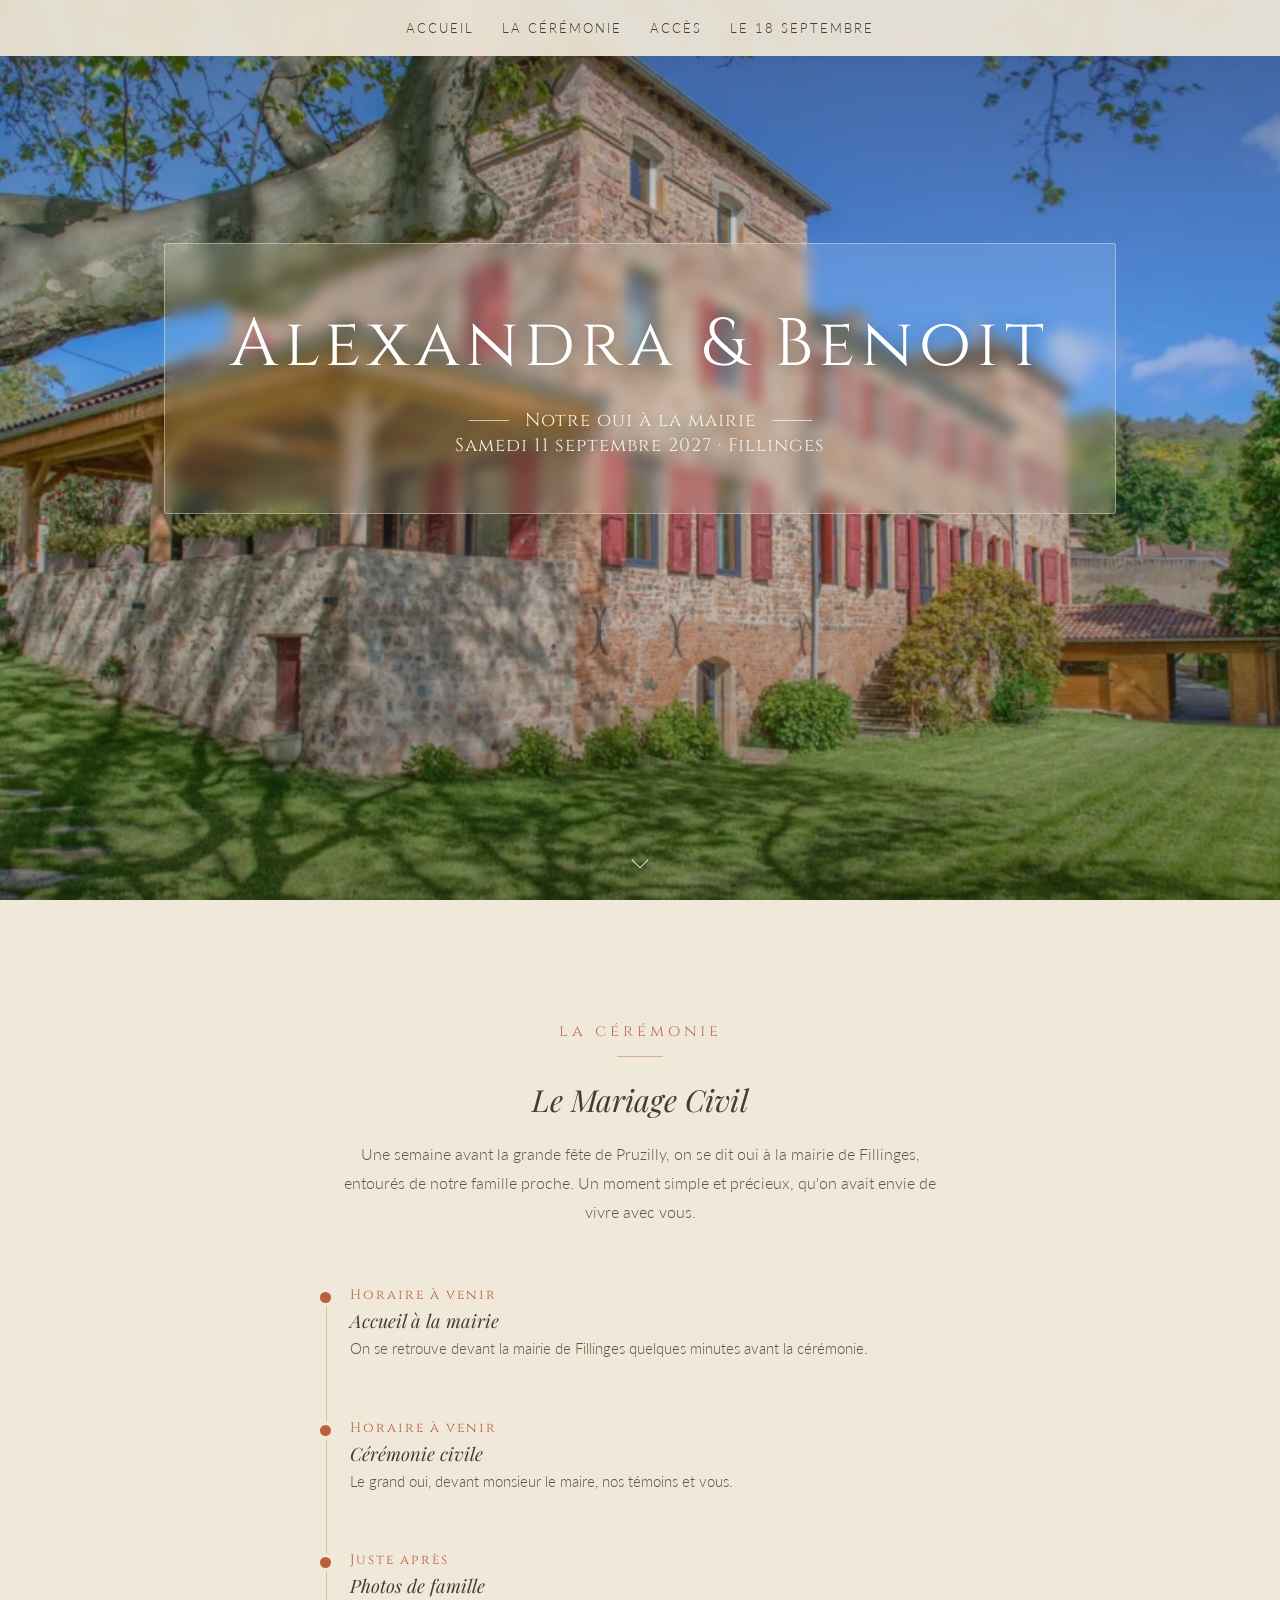
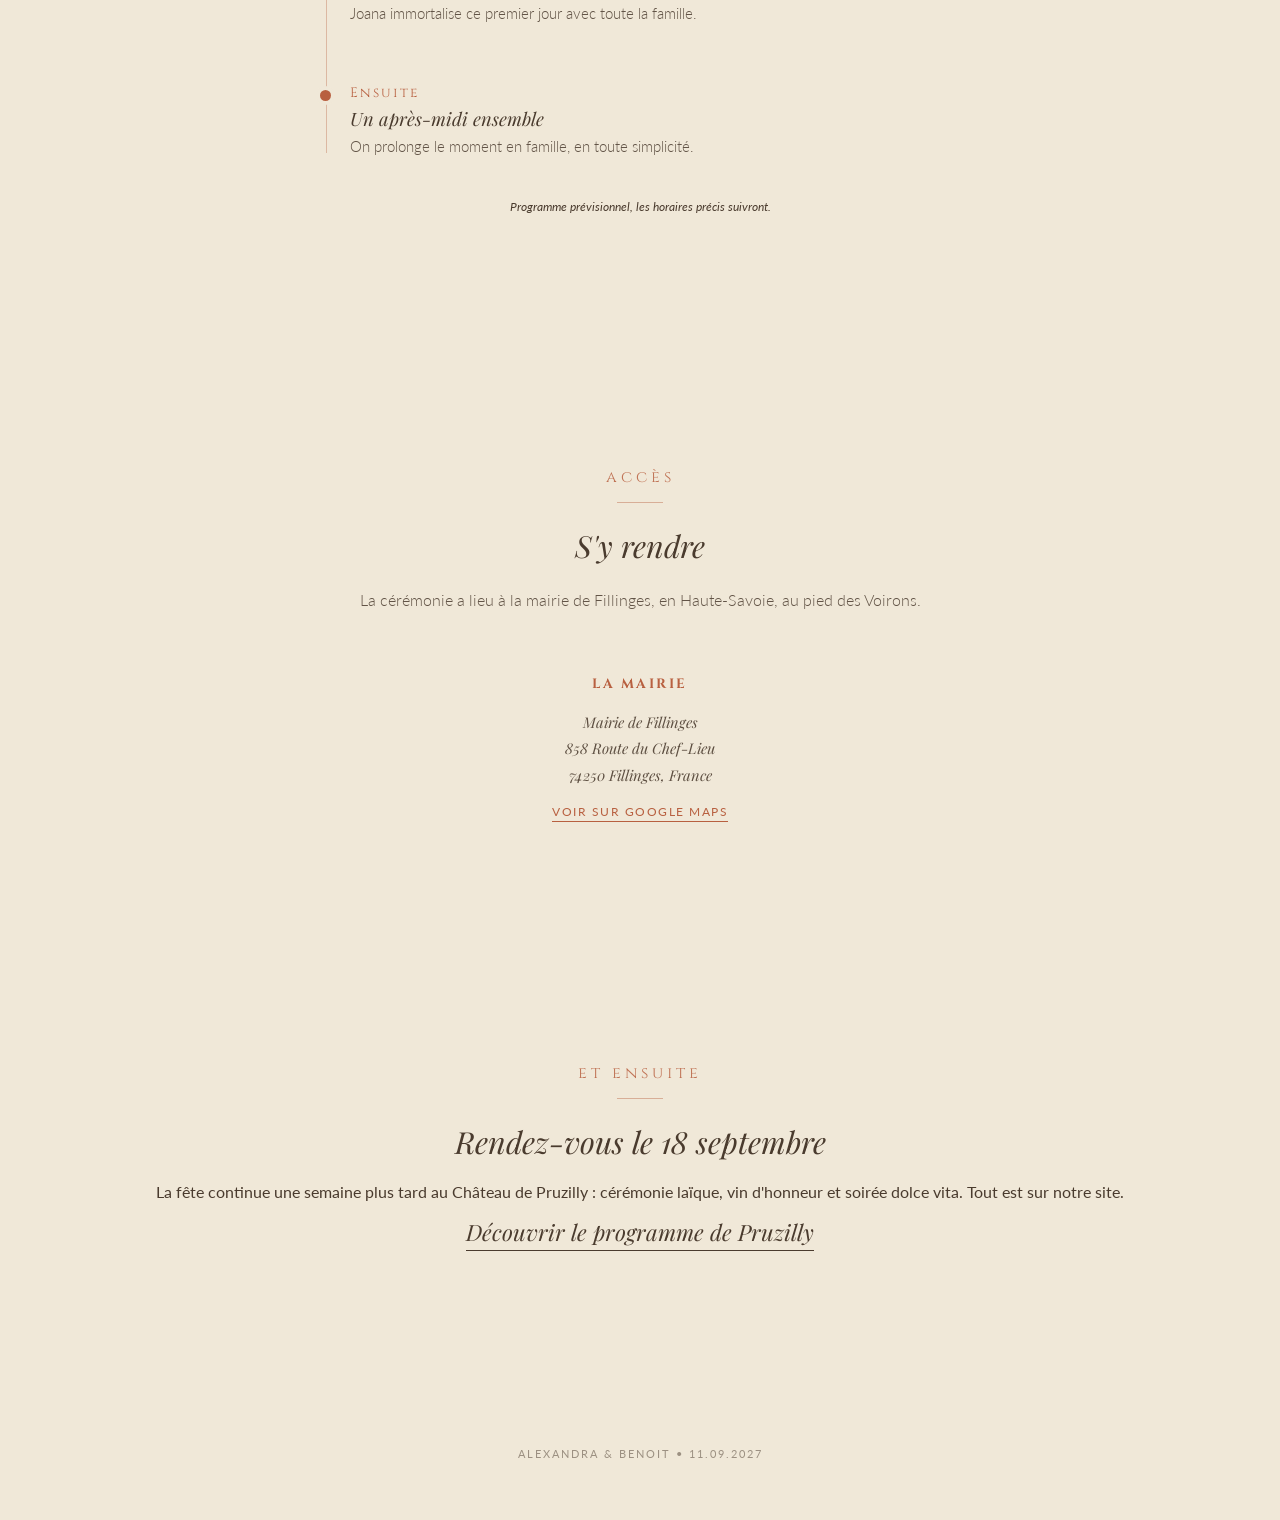
==== mairie.html @ 2687aeab "Add files via upload" ====
<!DOCTYPE html>
<html lang="fr">
<head>
    <meta charset="UTF-8">
    <meta name="viewport" content="width=device-width, initial-scale=1.0">
    <title>Alexandra & Benoit | Mariage civil</title>
    <meta name="description" content="Le mariage civil d'Alexandra & Benoit, le 11 septembre 2027 à Fillinges.">
    <!-- Page réservée à la famille proche, accessible par QR code : pas d'indexation -->
    <meta name="robots" content="noindex, nofollow">
    <link href="https://fonts.googleapis.com/css2?family=Cinzel&family=Playfair+Display:ital,wght@0,400;1,400&family=Lato:wght@300;400&display=swap" rel="stylesheet">
    <link rel="stylesheet" href="style.css">
</head>
<body>

    <!-- NAVIGATION -->
    <nav id="navbar">
        <a href="#accueil">Accueil</a>
        <a href="#ceremonie">La cérémonie</a>
        <a href="#acces">Accès</a>
        <a href="#pruzilly">Le 18 septembre</a>
    </nav>

    <!-- ACCUEIL -->
    <section id="accueil" class="hero hero--mairie">
        <div class="hero-overlay"></div>
        <div class="hero-content">
            <h1>Alexandra &amp; Benoit</h1>
            <div class="hero-rule">
                <span></span>
                <p>Notre oui à la mairie</p>
                <span></span>
            </div>
            <p class="hero-date">Samedi 11 septembre 2027 · Fillinges</p>
        </div>
        <a href="#ceremonie" class="scroll-cue" aria-label="Défiler vers le bas"><span></span></a>
    </section>

    <!-- LA CÉRÉMONIE -->
    <section id="ceremonie" class="section-container reveal">
        <div class="section-title">la cérémonie</div>
        <h3 class="section-heading">Le Mariage Civil</h3>
        <p class="section-intro">
            Une semaine avant la grande fête de Pruzilly, on se dit oui à la mairie de Fillinges,
            entourés de notre famille proche. Un moment simple et précieux, qu'on avait envie de vivre avec vous.
        </p>

        <!-- ⚠️ Horaires à compléter quand la mairie les aura fixés -->
        <div class="programme-timeline">
            <div class="programme-item reveal">
                <span class="programme-time">Horaire à venir</span>
                <p class="programme-label">Accueil à la mairie</p>
                <p class="programme-desc">On se retrouve devant la mairie de Fillinges quelques minutes avant la cérémonie.</p>
            </div>
            <div class="programme-item reveal">
                <span class="programme-time">Horaire à venir</span>
                <p class="programme-label">Cérémonie civile</p>
                <p class="programme-desc">Le grand oui, devant monsieur le maire, nos témoins et vous.</p>
            </div>
            <div class="programme-item reveal">
                <span class="programme-time">Juste après</span>
                <p class="programme-label">Photos de famille</p>
                <p class="programme-desc">Joana immortalise ce premier jour avec toute la famille.</p>
            </div>
            <div class="programme-item reveal">
                <span class="programme-time">Ensuite</span>
                <p class="programme-label">Un après-midi ensemble</p>
                <p class="programme-desc">On prolonge le moment en famille, en toute simplicité.</p>
            </div>
        </div>

        <p class="programme-note reveal">Programme prévisionnel, les horaires précis suivront.</p>
    </section>

    <!-- ACCÈS -->
    <section id="acces" class="section-container reveal">
        <div class="section-title">accès</div>
        <h3 class="section-heading">S'y rendre</h3>
        <p class="section-intro">
            La cérémonie a lieu à la mairie de Fillinges, en Haute-Savoie, au pied des Voirons.
        </p>

        <div class="acces-block reveal">
            <h4>La mairie</h4>
            <p class="acces-address">Mairie de Fillinges<br>858 Route du Chef-Lieu<br>74250 Fillinges, France</p>
            <a class="link-maps reveal" href="https://www.google.com/maps/search/?api=1&query=Mairie+de+Fillinges%2C+858+Route+du+Chef-Lieu%2C+74250+Fillinges" target="_blank" rel="noopener">Voir sur Google Maps</a>
        </div>
    </section>

    <!-- LE 18 SEPTEMBRE -->
    <section id="pruzilly" class="section-container reveal">
        <div class="section-title">et ensuite</div>
        <div class="lien-pruzilly">
            <h3 class="section-heading">Rendez-vous le 18 septembre</h3>
            <p>
                La fête continue une semaine plus tard au Château de Pruzilly :
                cérémonie laïque, vin d'honneur et soirée dolce vita. Tout est sur notre site.
            </p>
            <a href="index.html" class="link-form">Découvrir le programme de Pruzilly</a>
        </div>
    </section>

    <!-- FOOTER -->
    <footer>
        Alexandra &amp; Benoit • 11.09.2027
    </footer>

    <script src="main.js"></script>
</body>
</html>
---- style.css ----
/* ============================================================
   ALEXANDRA & BENOIT — MARIAGE
   style.css — Campagne Toscane / Dolce Vita
   ============================================================ */

/* ── Variables — palette officielle du mariage ─────────────── */
:root {
    --creme:         #F0E8D8;
    --beige-carte:   #F1E9DB;
    --olive:         #8A9A7A;
    --olive-dark:    #707C63;
    --terracotta:    #B86040;
    --nude:          #C8A890;
    --bleu-ardoise:  #5F7885;
    --bleu-gris:     #A7BAC7;
    --bleu-givre:    #C9DCE8;
    --rose-poudre:   #EEC4C9;
    --dore-sable:    #D4B896;
    --brun-texte:    #4A3B2E;
    --or-fin:        rgba(184, 96, 64, 0.35);
}

/* ── Reset / Base ───────────────────────────────────────────── */
* { box-sizing: border-box; }

html { scroll-behavior: smooth; }

body {
    margin: 0;
    font-family: 'Lato', sans-serif;
    color: var(--brun-texte);
    background-color: var(--creme);
    -webkit-font-smoothing: antialiased;
}

img { max-width: 100%; display: block; }

/* ── NAVIGATION ─────────────────────────────────────────────── */
nav {
    position: fixed;
    top: 0;
    left: 0;
    width: 100%;
    background: rgba(240, 232, 216, 0.93);
    backdrop-filter: blur(6px);
    padding: 20px 16px;
    text-align: center;
    z-index: 1000;
    transition: transform 0.4s ease-in-out, box-shadow 0.3s ease;
    transform: translateY(0);
    box-shadow: 0 2px 12px rgba(74, 59, 46, 0.06);
    display: flex;
    flex-wrap: wrap;
    justify-content: center;
    row-gap: 8px;
}

nav.nav-hidden { transform: translateY(-100%); }

nav a {
    text-decoration: none;
    color: var(--brun-texte);
    text-transform: uppercase;
    font-size: 0.8rem;
    margin: 0 14px;
    letter-spacing: 2px;
    font-weight: 300;
    font-family: 'Lato', sans-serif;
    transition: all 0.3s ease;
    white-space: nowrap;
}

nav a:hover {
    color: var(--terracotta);
    letter-spacing: 3px;
    opacity: 0.85;
}

/* ── HERO / ACCUEIL ─────────────────────────────────────────── */
.hero {
    position: relative;
    height: 100vh;
    min-height: 560px;
    background-image: url('pictures/pruzilly.png');
    background-size: cover;
    background-position: center bottom;
    background-repeat: no-repeat;
    display: flex;
    flex-direction: column;
    justify-content: center;
    align-items: center;
    text-align: center;
    overflow: hidden;
}

/* Voile léger sur la photo : elle reste bien visible mais adoucie */
.hero-overlay {
    position: absolute;
    inset: 0;
    background: linear-gradient(
        180deg,
        rgba(35, 26, 18, 0.40) 0%,
        rgba(35, 26, 18, 0.12) 42%,
        rgba(35, 26, 18, 0.45) 100%
    );
    z-index: 1;
}

/* Encadré "verre dépoli" qui fait ressortir le texte sans cacher la photo */
.hero-content {
    position: relative;
    z-index: 2;
    background: rgba(240, 232, 216, 0.16);
    backdrop-filter: blur(7px) saturate(115%);
    -webkit-backdrop-filter: blur(7px) saturate(115%);
    border: 1px solid rgba(240, 232, 216, 0.45);
    padding: 55px 65px;
    border-radius: 3px;
    transform: translateY(-8vh);
    animation: fadeInUp 1.1s ease both;
}

.hero-content h1 {
    font-family: 'Cinzel', serif;
    font-size: clamp(2.2rem, 8vw, 4.2rem);
    margin: 0;
    letter-spacing: 6px;
    color: #fff;
    text-shadow: 0 2px 18px rgba(0,0,0,0.35);
    font-weight: 400;
}

.hero-rule {
    display: flex;
    align-items: center;
    justify-content: center;
    gap: 16px;
    margin-top: 18px;
}

.hero-rule span {
    display: inline-block;
    width: 40px;
    height: 1px;
    background: rgba(255,255,255,0.65);
}

.hero-content p {
    font-family: 'Cinzel', serif;
    font-size: 1.15rem;
    color: #f6f1e6;
    margin: 0;
    letter-spacing: 1px;
    text-shadow: 0 1px 10px rgba(0,0,0,0.3);
}

@keyframes fadeInUp {
    from { opacity: 0; transform: translateY(-2vh); }
    to   { opacity: 1; transform: translateY(-8vh); }
}

/* Compte à rebours avant le mariage — grand format, même typo que les prénoms */
.countdown {
    display: flex;
    align-items: baseline;
    justify-content: center;
    gap: clamp(10px, 2.5vw, 34px);
    margin-top: 34px;
    flex-wrap: nowrap;
}

.countdown-item {
    display: flex;
    flex-direction: column;
    align-items: center;
    min-width: 0;
}

.countdown-number {
    font-family: 'Cinzel', serif;
    font-weight: 400;
    font-size: clamp(1.6rem, 6.5vw, 4.6rem);
    letter-spacing: 2px;
    color: #fff;
    text-shadow: 0 2px 18px rgba(0,0,0,0.35);
    line-height: 1;
    font-variant-numeric: tabular-nums;
    white-space: nowrap;
}

.countdown-label {
    font-family: 'Cinzel', serif;
    font-size: clamp(0.5rem, 1.3vw, 0.8rem);
    letter-spacing: 3px;
    text-transform: uppercase;
    color: #f6f1e6;
    opacity: 0.85;
    margin-top: 10px;
    white-space: nowrap;
}

.countdown-sep {
    font-family: 'Cinzel', serif;
    font-size: clamp(1.3rem, 5.5vw, 3.6rem);
    color: rgba(255,255,255,0.5);
    line-height: 1;
    align-self: flex-start;
}

.countdown-ended {
    font-family: 'Playfair Display', serif;
    font-style: italic;
    font-size: 1.15rem;
    color: #fff;
    margin: 30px 0 0;
    text-shadow: 0 1px 10px rgba(0,0,0,0.3);
}

/* Indicateur de scroll */
.scroll-cue {
    position: absolute;
    bottom: 34px;
    left: 50%;
    transform: translateX(-50%);
    z-index: 2;
}

.scroll-cue span {
    display: block;
    width: 12px;
    height: 12px;
    border-right: 1px solid rgba(255,255,255,0.85);
    border-bottom: 1px solid rgba(255,255,255,0.85);
    transform: rotate(45deg);
    animation: bounceDown 2s infinite;
}

@keyframes bounceDown {
    0%, 100% { transform: rotate(45deg) translate(0,0); opacity: 0.6; }
    50%      { transform: rotate(45deg) translate(6px,6px); opacity: 1; }
}

/* ── SECTIONS GÉNÉRIQUES ────────────────────────────────────── */
.section-container {
    padding: 120px 20px;
    text-align: center;
    max-width: 1100px;
    margin: auto;
}

.section-title {
    font-family: 'Cinzel', serif;
    margin-bottom: 22px;
    font-size: 1rem;
    letter-spacing: 4px;
    text-transform: lowercase;
    color: var(--terracotta);
    opacity: 0.85;
}

.section-title::after {
    content: '';
    display: block;
    width: 46px;
    height: 1px;
    background: var(--terracotta);
    opacity: 0.5;
    margin: 14px auto 0;
}

.section-heading {
    font-family: 'Playfair Display', serif;
    font-weight: 400;
    font-style: italic;
    font-size: 1.9rem;
    margin: 0 0 20px;
    color: var(--brun-texte);
}

.section-intro {
    max-width: 600px;
    margin: 0 auto 60px;
    font-weight: 300;
    line-height: 1.8;
    color: var(--brun-texte);
    opacity: 0.85;
}

/* ── ESPRIT DU MARIAGE ──────────────────────────────────────── */
.esprit-section {
    width: 95%;
    max-width: 1200px;
    margin: 0 auto;
    text-align: center;
}

/* Moodboards */
.moodboard-gallery {
    display: grid;
    grid-template-columns: 1fr 1fr;
    gap: 28px;
    margin-bottom: 60px;
}

.moodboard-item {
    position: relative;
    margin: 0;
    overflow: hidden;
    border-radius: 4px;
    height: 420px;
    box-shadow: 0 12px 30px rgba(74, 59, 46, 0.15);
    border: 1px solid rgba(184, 96, 64, 0.15);
}

.moodboard-item img {
    width: 100%;
    height: 100%;
    object-fit: cover;
    transition: transform 0.6s ease;
}

.moodboard-item:hover img { transform: scale(1.05); }

.moodboard-item figcaption {
    position: absolute;
    bottom: 0; left: 0; right: 0;
    padding: 16px 14px;
    background: linear-gradient(180deg, rgba(35,26,18,0) 0%, rgba(35,26,18,0.55) 100%);
    color: #fff;
    font-family: 'Cinzel', serif;
    font-size: 0.82rem;
    letter-spacing: 2.5px;
    text-transform: uppercase;
}

/* Avertissement (déplacé dans le bloc couleurs) */
.esprit-warning {
    font-style: italic;
    font-family: 'Playfair Display', serif;
    margin: 50px auto 0;
    max-width: 560px;
    font-size: 1.05em;
    color: var(--olive-dark);
}

/* Duo paysage toscan */
.esprit-duo-paysage {
    display: grid;
    grid-template-columns: 1fr 1fr;
    gap: 20px;
}

.paysage-item {
    position: relative;
    overflow: hidden;
    border-radius: 4px;
    height: 300px;
    box-shadow: 0 10px 24px rgba(74, 59, 46, 0.14);
}

.paysage-item img {
    width: 100%;
    height: 100%;
    object-fit: cover;
    transition: transform 0.6s ease;
}

.paysage-item:hover img { transform: scale(1.05); }

.paysage-item .paysage-label {
    position: absolute;
    bottom: 0; left: 0; right: 0;
    background: rgba(240, 232, 216, 0.88);
    padding: 12px;
    font-family: 'Lato', sans-serif;
    font-size: 0.75rem;
    letter-spacing: 2px;
    text-transform: uppercase;
    color: var(--brun-texte);
}

/* ── COULEURS AUTORISÉES ────────────────────────────────────── */
.couleurs-grid {
    display: grid;
    grid-template-columns: repeat(4, 1fr);
    gap: 34px 24px;
    max-width: 900px;
    margin: 0 auto;
}

.swatch {
    display: flex;
    flex-direction: column;
    align-items: center;
    gap: 12px;
}

.swatch-color {
    width: 100%;
    aspect-ratio: 4 / 3;
    border-radius: 6px;
    box-shadow: 0 6px 16px rgba(74, 59, 46, 0.18), inset 0 0 0 1px rgba(255,255,255,0.4);
    transition: transform 0.3s ease;
}

.swatch:hover .swatch-color { transform: scale(1.08); }

.swatch-name {
    font-family: 'Lato', sans-serif;
    font-size: 0.75rem;
    letter-spacing: 1px;
    text-transform: uppercase;
    color: var(--brun-texte);
    opacity: 0.8;
}

/* ── PROGRAMME ──────────────────────────────────────────────── */
.programme-timeline {
    max-width: 640px;
    margin: 0 auto;
    text-align: left;
    position: relative;
    padding-left: 30px;
}

.programme-timeline::before {
    content: '';
    position: absolute;
    left: 6px;
    top: 6px;
    bottom: 6px;
    width: 1px;
    background: var(--terracotta);
    opacity: 0.35;
}

.programme-item {
    position: relative;
    padding-bottom: 58px;
}

.programme-item:last-child { padding-bottom: 0; }

.programme-item::before {
    content: '';
    position: absolute;
    left: -30px;
    top: 6px;
    width: 11px;
    height: 11px;
    border-radius: 50%;
    background: var(--terracotta);
    box-shadow: 0 0 0 4px var(--creme);
}

.programme-time {
    font-family: 'Cinzel', serif;
    font-size: 0.85rem;
    letter-spacing: 2px;
    color: var(--terracotta);
    display: block;
    margin-bottom: 4px;
}

.programme-label {
    font-family: 'Playfair Display', serif;
    font-style: italic;
    font-size: 1.15rem;
    margin: 0 0 4px;
}

.programme-desc {
    font-weight: 300;
    opacity: 0.85;
    margin: 0;
    font-size: 0.92rem;
    line-height: 1.6;
}

.programme-note {
    text-align: center;
    font-size: 0.78rem;
    opacity: 0.6;
    margin-top: 40px;
    font-style: italic;
}

/* ── MAÎTRES DE CÉRÉMONIE ───────────────────────────────────── */
.mc-grid {
    display: grid;
    grid-template-columns: 1fr 1fr;
    gap: 30px;
    max-width: 760px;
    margin: 0 auto;
}

.mc-card {
    background-color: var(--beige-carte);
    border: 1px solid rgba(184, 96, 64, 0.12);
    border-radius: 3px;
    padding: 42px 28px;
}

.mc-role {
    font-family: 'Cinzel', serif;
    font-size: 0.72rem;
    letter-spacing: 3px;
    text-transform: uppercase;
    color: var(--terracotta);
    margin-bottom: 14px;
}

.mc-name {
    font-family: 'Playfair Display', serif;
    font-style: italic;
    font-size: 1.3rem;
    margin: 0 0 14px;
}

.mc-contact {
    font-size: 0.85rem;
    font-weight: 300;
    line-height: 2;
    opacity: 0.85;
}

.mc-contact a {
    color: var(--brun-texte);
    text-decoration: none;
    border-bottom: 1px solid rgba(74,59,46,0.3);
}

.mc-contact a:hover { color: var(--terracotta); border-color: var(--terracotta); }

.mc-note {
    text-align: center;
    font-size: 0.85rem;
    opacity: 0.7;
    margin-top: 36px;
    font-style: italic;
}

/* ── ACCÈS & HÉBERGEMENT ────────────────────────────────────── */
.acces-grid {
    display: grid;
    grid-template-columns: 1fr 1fr;
    gap: 40px;
    text-align: left;
    max-width: 900px;
    margin: 0 auto;
}

.acces-block h4 {
    font-family: 'Cinzel', serif;
    font-size: 0.85rem;
    letter-spacing: 2.5px;
    text-transform: uppercase;
    color: var(--terracotta);
    margin: 0 0 16px;
}

.acces-block p {
    font-weight: 300;
    line-height: 1.8;
    font-size: 0.92rem;
    opacity: 0.88;
    margin: 0 0 10px;
}

.acces-block ul {
    margin: 0;
    padding-left: 18px;
}

.acces-block li {
    font-weight: 300;
    line-height: 1.8;
    font-size: 0.92rem;
    opacity: 0.88;
}

.acces-address {
    font-family: 'Playfair Display', serif;
    font-style: italic;
    font-size: 1.05rem;
    margin-bottom: 20px;
}

.link-maps {
    display: inline-block;
    margin-top: 6px;
    font-size: 0.78rem;
    letter-spacing: 1.5px;
    text-transform: uppercase;
    color: var(--terracotta);
    text-decoration: none;
    border-bottom: 1px solid var(--terracotta);
    padding-bottom: 2px;
}

.link-maps:hover { color: var(--olive-dark); border-color: var(--olive-dark); }

/* ── FAQ ────────────────────────────────────────────────────── */
.faq-list {
    max-width: 720px;
    margin: 0 auto;
    text-align: left;
    border-top: 1px solid rgba(74, 59, 46, 0.15);
}

.faq-item {
    border-bottom: 1px solid rgba(74, 59, 46, 0.15);
    width: 100%;
}

.faq-item summary {
    cursor: pointer;
    list-style: none;
    display: flex;
    justify-content: space-between;
    align-items: center;
    gap: 20px;
    width: 100%;
    padding: 24px 2px;
    font-family: 'Lato', sans-serif;
    font-weight: 400;
    font-size: 1.02rem;
    color: var(--brun-texte);
}

.faq-item summary::-webkit-details-marker { display: none; }
.faq-item summary::marker { content: ''; }

.faq-item summary::after {
    content: '›';
    font-family: 'Lato', sans-serif;
    font-size: 1.5rem;
    font-weight: 300;
    color: var(--terracotta);
    flex-shrink: 0;
    line-height: 1;
    transition: transform 0.3s ease;
}

.faq-item[open] summary::after { transform: rotate(90deg); }

.faq-answer {
    margin: 0;
    padding: 0 2px 26px;
    font-weight: 300;
    line-height: 1.8;
    opacity: 0.85;
    font-size: 0.94rem;
}

/* ── LISTE DE MARIAGE ───────────────────────────────────────── */
.card-donation {
    background-color: var(--beige-carte);
    padding: 80px 40px;
    border-radius: 3px;
    border: 1px solid rgba(184, 96, 64, 0.12);
}

.donation-title {
    font-family: 'Cinzel', serif;
    font-weight: 400;
    letter-spacing: 5px;
    margin-bottom: 30px;
    color: var(--terracotta);
    text-transform: uppercase;
    font-size: 1.3rem;
}

.donation-text {
    max-width: 600px;
    margin: 0 auto;
    line-height: 1.9;
    font-weight: 300;
}

.donation-bank {
    font-size: 0.8rem;
    margin-top: 50px;
    line-height: 2.2;
    font-family: 'Lato', sans-serif;
    letter-spacing: 1px;
    opacity: 0.75;
}

.btn-don {
    display: inline-block;
    background-color: var(--terracotta);
    color: white;
    padding: 18px 45px;
    text-decoration: none;
    margin: 30px 0;
    text-transform: uppercase;
    font-size: 0.75rem;
    letter-spacing: 3px;
    transition: all 0.3s ease;
    border-radius: 2px;
}

.btn-don:hover {
    background-color: var(--olive-dark);
    transform: scale(1.02);
    box-shadow: 0 5px 15px rgba(0,0,0,0.12);
}

/* ── PRÉSENCE ───────────────────────────────────────────────── */
.presence-block { padding: 40px 0; }

.presence-text {
    margin-bottom: 40px;
    font-weight: 300;
    max-width: 500px;
    margin-left: auto;
    margin-right: auto;
    line-height: 1.8;
}

.link-form {
    text-decoration: none;
    color: var(--brun-texte);
    font-size: 1.4rem;
    font-family: 'Playfair Display', serif;
    font-style: italic;
    border-bottom: 1px solid var(--brun-texte);
    padding-bottom: 3px;
    transition: color 0.3s ease, border-color 0.3s ease;
}

.link-form:hover {
    color: var(--terracotta);
    border-bottom-color: var(--terracotta);
}

/* ── FOOTER ─────────────────────────────────────────────────── */
footer {
    padding: 80px 20px 60px;
    font-size: 0.7rem;
    letter-spacing: 2px;
    opacity: 0.5;
    text-align: center;
    text-transform: uppercase;
    font-family: 'Lato', sans-serif;
}

/* ── ANIMATIONS AU SCROLL ─────────────────────────────────────
   Amélioration progressive : le contenu est visible par défaut.
   C'est uniquement si le JS charge correctement qu'on ajoute
   la classe .reveal-init (masquage) puis .in-view (réapparition
   douce au scroll). Ainsi, sans JS, tout reste visible. ───── */
.reveal.reveal-init {
    opacity: 0;
    transform: translateY(28px);
}

.reveal {
    transition: opacity 0.8s ease, transform 0.8s ease;
}

.reveal.reveal-init.in-view {
    opacity: 1;
    transform: translateY(0);
}

/* ── RESPONSIVE ─────────────────────────────────────────────── */
@media (max-width: 768px) {
    .moodboard-gallery { grid-template-columns: 1fr; }
    .moodboard-item { height: 320px; }

    .esprit-duo-paysage { grid-template-columns: 1fr; }
    .paysage-item { height: 240px; }

    .couleurs-grid { grid-template-columns: repeat(2, 1fr); gap: 26px 16px; }

    .mc-grid { grid-template-columns: 1fr; }
    .acces-grid { grid-template-columns: 1fr; gap: 32px; }
    .countdown { gap: 8px; }

    .hero-content { padding: 38px 30px; }

    nav a {
        margin: 0 8px;
        font-size: 0.68rem;
        letter-spacing: 1.2px;
    }
}
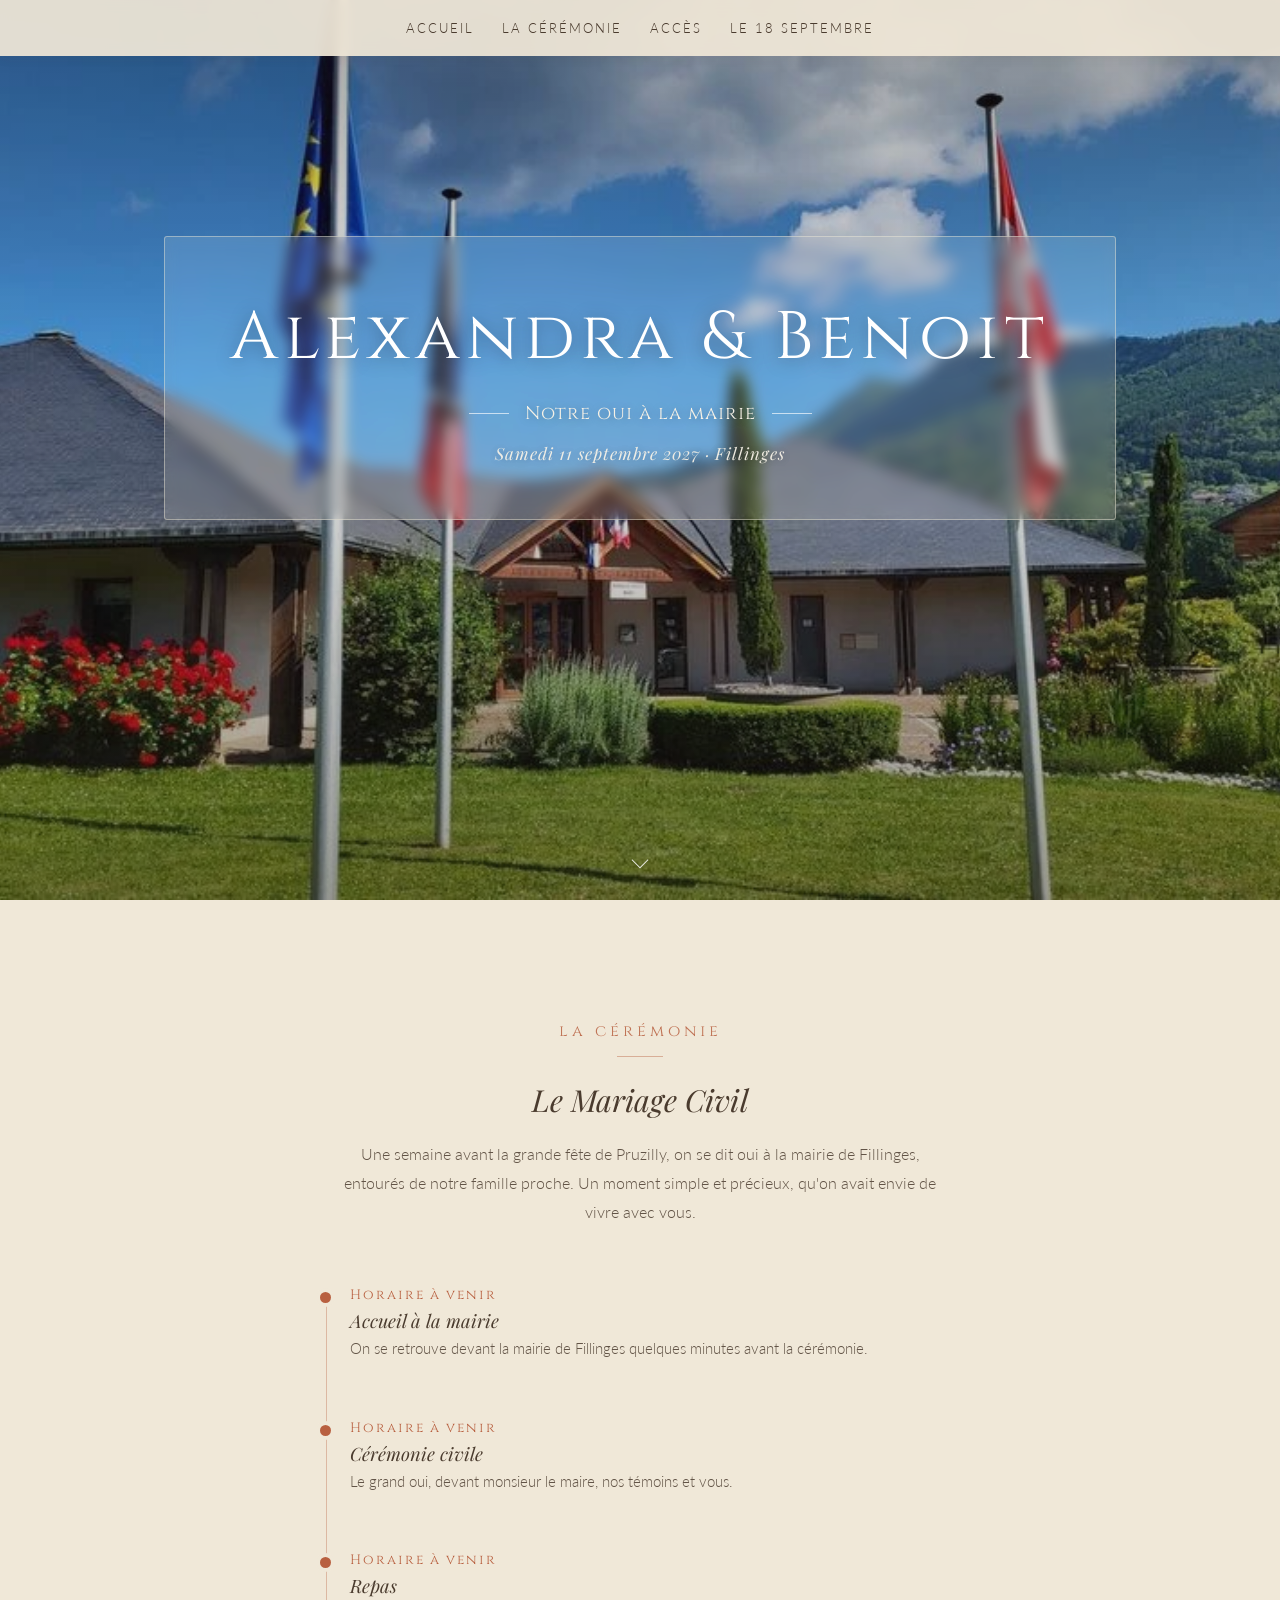
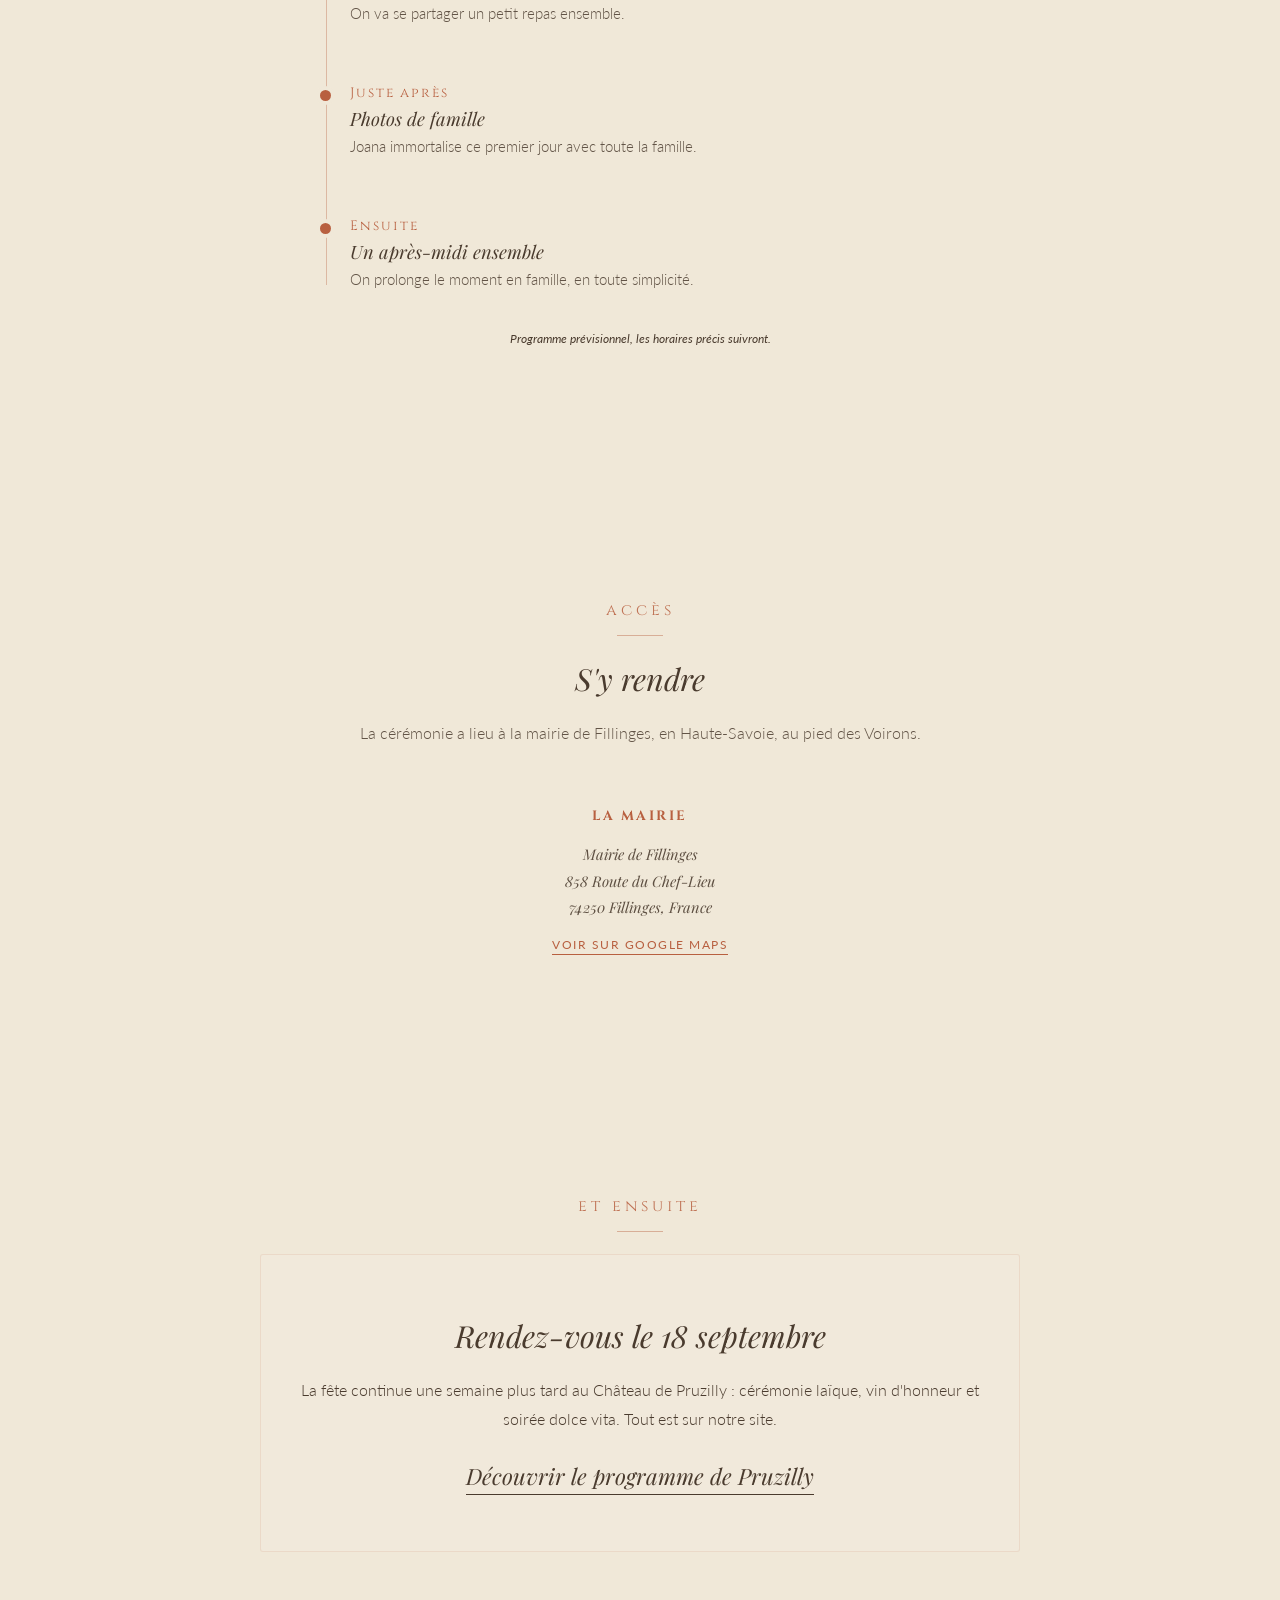
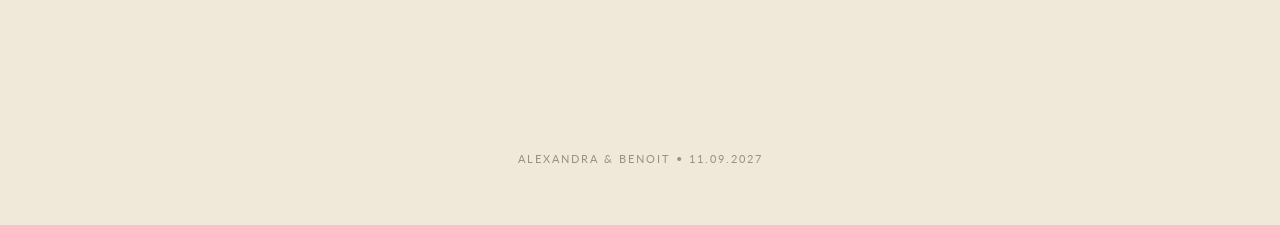
==== commit 979f8edd: "Update mairie.html" ====
--- a/mairie.html
+++ b/mairie.html
@@ -57,6 +57,11 @@
                 <p class="programme-desc">Le grand oui, devant monsieur le maire, nos témoins et vous.</p>
             </div>
             <div class="programme-item reveal">
+                <span class="programme-time">Horaire à venir</span>
+                <p class="programme-label">Repas</p>
+                <p class="programme-desc">On va se partager un petit repas ensemble.</p>
+            </div>
+            <div class="programme-item reveal">
                 <span class="programme-time">Juste après</span>
                 <p class="programme-label">Photos de famille</p>
                 <p class="programme-desc">Joana immortalise ce premier jour avec toute la famille.</p>
--- a/style.css
+++ b/style.css
@@ -746,6 +746,34 @@
     font-family: 'Lato', sans-serif;
 }
 
+/* ── PAGE MAIRIE (mariage civil, accès par QR code) ─────────── */
+.hero--mairie {
+    background-image: url('pictures/fillinges.webp');
+}
+
+.hero-date {
+    font-family: 'Playfair Display', serif !important;
+    font-style: italic;
+    font-size: 1.05rem !important;
+    margin-top: 16px !important;
+    opacity: 0.95;
+}
+
+.lien-pruzilly {
+    background-color: var(--beige-carte);
+    border: 1px solid rgba(184, 96, 64, 0.12);
+    border-radius: 3px;
+    padding: 60px 30px;
+    max-width: 760px;
+    margin: 0 auto;
+}
+
+.lien-pruzilly p {
+    font-weight: 300;
+    line-height: 1.8;
+    margin: 0 0 28px;
+}
+
 /* ── ANIMATIONS AU SCROLL ─────────────────────────────────────
    Amélioration progressive : le contenu est visible par défaut.
    C'est uniquement si le JS charge correctement qu'on ajoute
